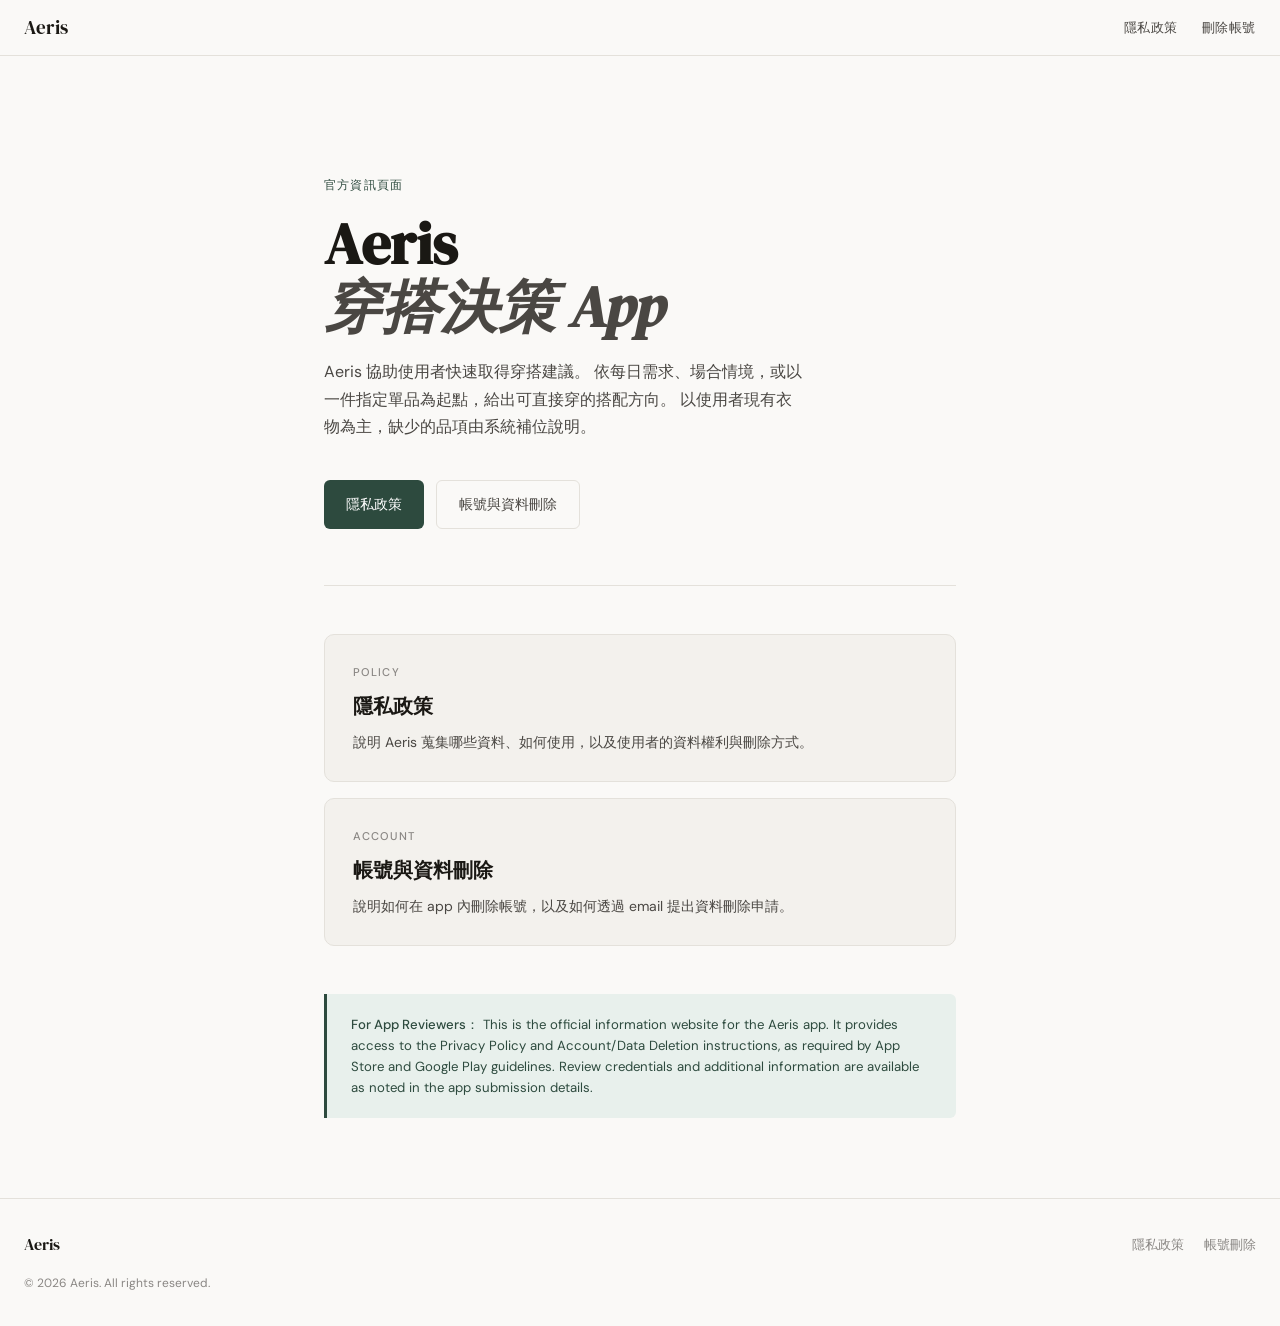
==== index.html @ a70b67fe "Add files via upload" ====
<!DOCTYPE html>
<html lang="zh-Hant">
<head>
  <meta charset="UTF-8" />
  <meta name="viewport" content="width=device-width, initial-scale=1.0" />
  <title>Aeris — 穿搭決策 App</title>
  <meta name="description" content="Aeris 協助使用者快速取得穿搭建議，依每日需求、場合情境或指定單品給出可直接穿的搭配方向。" />
  <meta property="og:title" content="Aeris — 穿搭決策 App" />
  <meta property="og:description" content="Aeris 協助使用者快速取得穿搭建議，依每日需求、場合情境或指定單品給出可直接穿的搭配方向。" />
  <meta property="og:type" content="website" />
  <link rel="stylesheet" href="styles.css" />
</head>
<body>

  <nav class="site-nav">
    <a href="index.html" class="nav-brand">Aeris</a>
    <ul class="nav-links">
      <li><a href="privacy.html">隱私政策</a></li>
      <li><a href="delete-account.html">刪除帳號</a></li>
    </ul>
  </nav>

  <main>
    <div class="hero">
      <p class="hero-eyebrow">官方資訊頁面</p>
      <h1 class="hero-title">Aeris<br><em>穿搭決策 App</em></h1>
      <p class="hero-desc">
        Aeris 協助使用者快速取得穿搭建議。
        依每日需求、場合情境，或以一件指定單品為起點，給出可直接穿的搭配方向。
        以使用者現有衣物為主，缺少的品項由系統補位說明。
      </p>
      <div class="btn-row">
        <a href="privacy.html" class="btn btn-primary">隱私政策</a>
        <a href="delete-account.html" class="btn btn-secondary">帳號與資料刪除</a>
      </div>
    </div>

    <div class="card-grid">
      <a href="privacy.html" class="card">
        <p class="card-label">Policy</p>
        <h2 class="card-title">隱私政策</h2>
        <p class="card-body">
          說明 Aeris 蒐集哪些資料、如何使用，以及使用者的資料權利與刪除方式。
        </p>
      </a>
      <a href="delete-account.html" class="card">
        <p class="card-label">Account</p>
        <h2 class="card-title">帳號與資料刪除</h2>
        <p class="card-body">
          說明如何在 app 內刪除帳號，以及如何透過 email 提出資料刪除申請。
        </p>
      </a>
    </div>

    <div class="reviewer-note">
      <p>
        <strong>For App Reviewers：</strong>
        This is the official information website for the Aeris app.
        It provides access to the Privacy Policy and Account/Data Deletion instructions,
        as required by App Store and Google Play guidelines.
        Review credentials and additional information are available as noted in the app submission details.
      </p>
    </div>
  </main>

  <footer class="site-footer">
    <span class="footer-brand">Aeris</span>
    <ul class="footer-links">
      <li><a href="privacy.html">隱私政策</a></li>
      <li><a href="delete-account.html">帳號刪除</a></li>
    </ul>
    <p class="footer-copy">© 2026 Aeris. All rights reserved.</p>
  </footer>

</body>
</html>
---- styles.css ----
@import url('https://fonts.googleapis.com/css2?family=DM+Serif+Display:ital@0;1&family=DM+Sans:wght@300;400;500&display=swap');

*, *::before, *::after {
  box-sizing: border-box;
  margin: 0;
  padding: 0;
}

:root {
  --ink: #1a1814;
  --ink-soft: #4a4743;
  --ink-muted: #8a8784;
  --bg: #faf9f7;
  --bg-warm: #f3f1ed;
  --rule: #e4e1db;
  --accent: #2d4a3e;
  --accent-light: #e8f0ec;
  --serif: 'DM Serif Display', Georgia, serif;
  --sans: 'DM Sans', system-ui, sans-serif;
}

html {
  font-size: 16px;
  -webkit-text-size-adjust: 100%;
}

body {
  font-family: var(--sans);
  font-weight: 400;
  color: var(--ink);
  background: var(--bg);
  line-height: 1.65;
  min-height: 100vh;
  display: flex;
  flex-direction: column;
}

/* ── NAV ── */
.site-nav {
  border-bottom: 1px solid var(--rule);
  padding: 0 24px;
  height: 56px;
  display: flex;
  align-items: center;
  justify-content: space-between;
  position: sticky;
  top: 0;
  background: var(--bg);
  z-index: 100;
}

.nav-brand {
  font-family: var(--serif);
  font-size: 1.2rem;
  color: var(--ink);
  text-decoration: none;
  letter-spacing: 0.01em;
}

.nav-links {
  display: flex;
  gap: 24px;
  list-style: none;
}

.nav-links a {
  font-size: 0.8rem;
  color: var(--ink-soft);
  text-decoration: none;
  font-weight: 500;
  letter-spacing: 0.04em;
  text-transform: uppercase;
}

.nav-links a:hover {
  color: var(--accent);
}

/* ── MAIN ── */
main {
  flex: 1;
  width: 100%;
  max-width: 680px;
  margin: 0 auto;
  padding: 56px 24px 80px;
}

/* ── HERO (index) ── */
.hero {
  padding: 64px 0 56px;
  border-bottom: 1px solid var(--rule);
  margin-bottom: 48px;
}

.hero-eyebrow {
  font-size: 0.75rem;
  letter-spacing: 0.1em;
  text-transform: uppercase;
  color: var(--accent);
  font-weight: 500;
  margin-bottom: 16px;
}

.hero-title {
  font-family: var(--serif);
  font-size: clamp(2.4rem, 8vw, 3.6rem);
  line-height: 1.1;
  color: var(--ink);
  margin-bottom: 20px;
}

.hero-title em {
  font-style: italic;
  color: var(--ink-soft);
}

.hero-desc {
  font-size: 1rem;
  color: var(--ink-soft);
  line-height: 1.7;
  max-width: 480px;
  margin-bottom: 40px;
}

.btn-row {
  display: flex;
  flex-wrap: wrap;
  gap: 12px;
}

.btn {
  display: inline-flex;
  align-items: center;
  gap: 8px;
  padding: 12px 22px;
  border-radius: 6px;
  font-size: 0.875rem;
  font-weight: 500;
  text-decoration: none;
  transition: all 0.18s ease;
  font-family: var(--sans);
  cursor: pointer;
  border: none;
}

.btn-primary {
  background: var(--accent);
  color: #fff;
}

.btn-primary:hover {
  background: #213d32;
}

.btn-secondary {
  background: transparent;
  color: var(--ink-soft);
  border: 1px solid var(--rule);
}

.btn-secondary:hover {
  border-color: var(--ink-muted);
  color: var(--ink);
}

/* ── CARDS (index) ── */
.card-grid {
  display: grid;
  gap: 16px;
}

.card {
  background: var(--bg-warm);
  border: 1px solid var(--rule);
  border-radius: 10px;
  padding: 28px;
  text-decoration: none;
  display: block;
  transition: border-color 0.18s;
}

.card:hover {
  border-color: var(--accent);
}

.card-label {
  font-size: 0.7rem;
  text-transform: uppercase;
  letter-spacing: 0.1em;
  color: var(--ink-muted);
  margin-bottom: 8px;
  font-weight: 500;
}

.card-title {
  font-family: var(--serif);
  font-size: 1.25rem;
  color: var(--ink);
  margin-bottom: 8px;
}

.card-body {
  font-size: 0.875rem;
  color: var(--ink-soft);
  line-height: 1.6;
}

/* ── REVIEWER NOTE ── */
.reviewer-note {
  margin-top: 48px;
  padding: 20px 24px;
  background: var(--accent-light);
  border-left: 3px solid var(--accent);
  border-radius: 0 6px 6px 0;
}

.reviewer-note p {
  font-size: 0.825rem;
  color: var(--accent);
  line-height: 1.6;
}

.reviewer-note strong {
  font-weight: 500;
}

/* ── POLICY PAGE ── */
.page-header {
  padding-bottom: 36px;
  border-bottom: 1px solid var(--rule);
  margin-bottom: 48px;
}

.page-label {
  font-size: 0.75rem;
  text-transform: uppercase;
  letter-spacing: 0.1em;
  color: var(--accent);
  font-weight: 500;
  margin-bottom: 12px;
}

.page-title {
  font-family: var(--serif);
  font-size: clamp(1.8rem, 6vw, 2.6rem);
  line-height: 1.15;
  color: var(--ink);
  margin-bottom: 12px;
}

.page-meta {
  font-size: 0.8rem;
  color: var(--ink-muted);
}

/* ── POLICY BODY ── */
.policy-body section {
  margin-bottom: 44px;
}

.policy-body h2 {
  font-family: var(--serif);
  font-size: 1.3rem;
  color: var(--ink);
  margin-bottom: 14px;
  padding-bottom: 10px;
  border-bottom: 1px solid var(--rule);
}

.policy-body h3 {
  font-size: 0.9rem;
  font-weight: 500;
  color: var(--ink);
  text-transform: uppercase;
  letter-spacing: 0.05em;
  margin: 20px 0 8px;
}

.policy-body p {
  font-size: 0.925rem;
  color: var(--ink-soft);
  line-height: 1.75;
  margin-bottom: 14px;
}

.policy-body ul {
  margin: 8px 0 14px 0;
  padding-left: 20px;
}

.policy-body ul li {
  font-size: 0.925rem;
  color: var(--ink-soft);
  line-height: 1.7;
  margin-bottom: 6px;
}

.policy-body a {
  color: var(--accent);
  text-decoration: underline;
  text-underline-offset: 3px;
}

.contact-block {
  background: var(--bg-warm);
  border: 1px solid var(--rule);
  border-radius: 8px;
  padding: 24px;
  margin-top: 16px;
}

.contact-block p {
  margin-bottom: 6px;
}

/* ── DELETE PAGE ── */
.steps {
  counter-reset: step;
  display: grid;
  gap: 24px;
  margin: 24px 0;
}

.step {
  display: flex;
  gap: 20px;
  align-items: flex-start;
}

.step-num {
  flex-shrink: 0;
  width: 36px;
  height: 36px;
  border-radius: 50%;
  background: var(--accent);
  color: #fff;
  font-size: 0.825rem;
  font-weight: 500;
  display: flex;
  align-items: center;
  justify-content: center;
  margin-top: 2px;
}

.step-content h3 {
  font-size: 0.95rem;
  font-weight: 500;
  color: var(--ink);
  margin-bottom: 6px;
}

.step-content p {
  font-size: 0.875rem;
  color: var(--ink-soft);
  line-height: 1.65;
}

.step-content a {
  color: var(--accent);
  text-decoration: underline;
  text-underline-offset: 3px;
}

.info-box {
  background: var(--bg-warm);
  border: 1px solid var(--rule);
  border-radius: 8px;
  padding: 20px 24px;
  margin: 20px 0;
}

.info-box p {
  font-size: 0.875rem;
  color: var(--ink-soft);
  line-height: 1.65;
  margin-bottom: 8px;
}

.info-box p:last-child {
  margin-bottom: 0;
}

.en-note {
  margin-top: 40px;
  padding: 16px 20px;
  border: 1px dashed var(--rule);
  border-radius: 6px;
  font-size: 0.8rem;
  color: var(--ink-muted);
  font-style: italic;
  line-height: 1.6;
}

/* ── FOOTER ── */
.site-footer {
  border-top: 1px solid var(--rule);
  padding: 32px 24px;
  display: flex;
  flex-wrap: wrap;
  align-items: center;
  justify-content: space-between;
  gap: 16px;
}

.footer-brand {
  font-family: var(--serif);
  font-size: 1rem;
  color: var(--ink);
}

.footer-links {
  display: flex;
  gap: 20px;
  list-style: none;
  flex-wrap: wrap;
}

.footer-links a {
  font-size: 0.8rem;
  color: var(--ink-muted);
  text-decoration: none;
}

.footer-links a:hover {
  color: var(--ink-soft);
}

.footer-copy {
  width: 100%;
  font-size: 0.75rem;
  color: var(--ink-muted);
}

/* ── RESPONSIVE ── */
@media (max-width: 480px) {
  main {
    padding: 40px 20px 64px;
  }

  .hero {
    padding: 48px 0 40px;
  }

  .nav-links {
    gap: 16px;
  }

  .btn-row {
    flex-direction: column;
  }

  .btn {
    justify-content: center;
  }

  .site-footer {
    flex-direction: column;
    align-items: flex-start;
    gap: 12px;
  }

  .footer-copy {
    margin-top: 4px;
  }
}
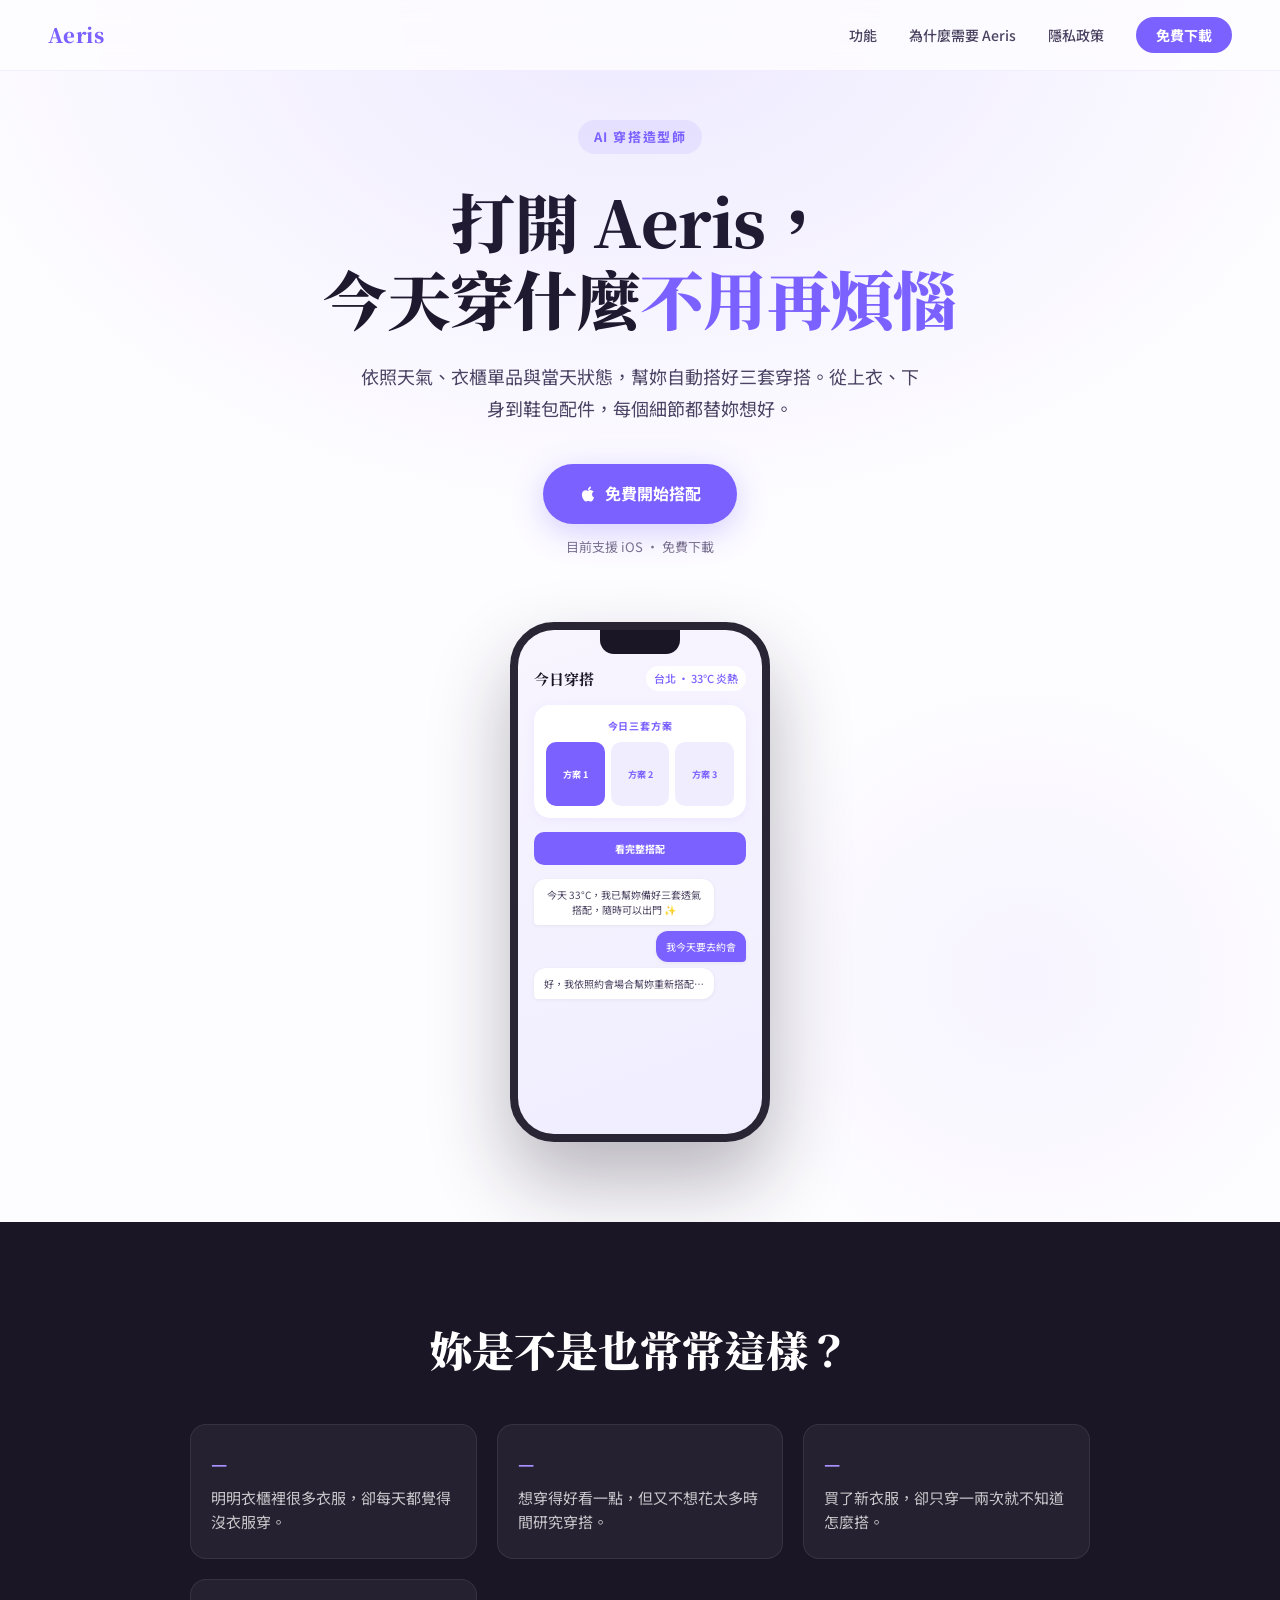
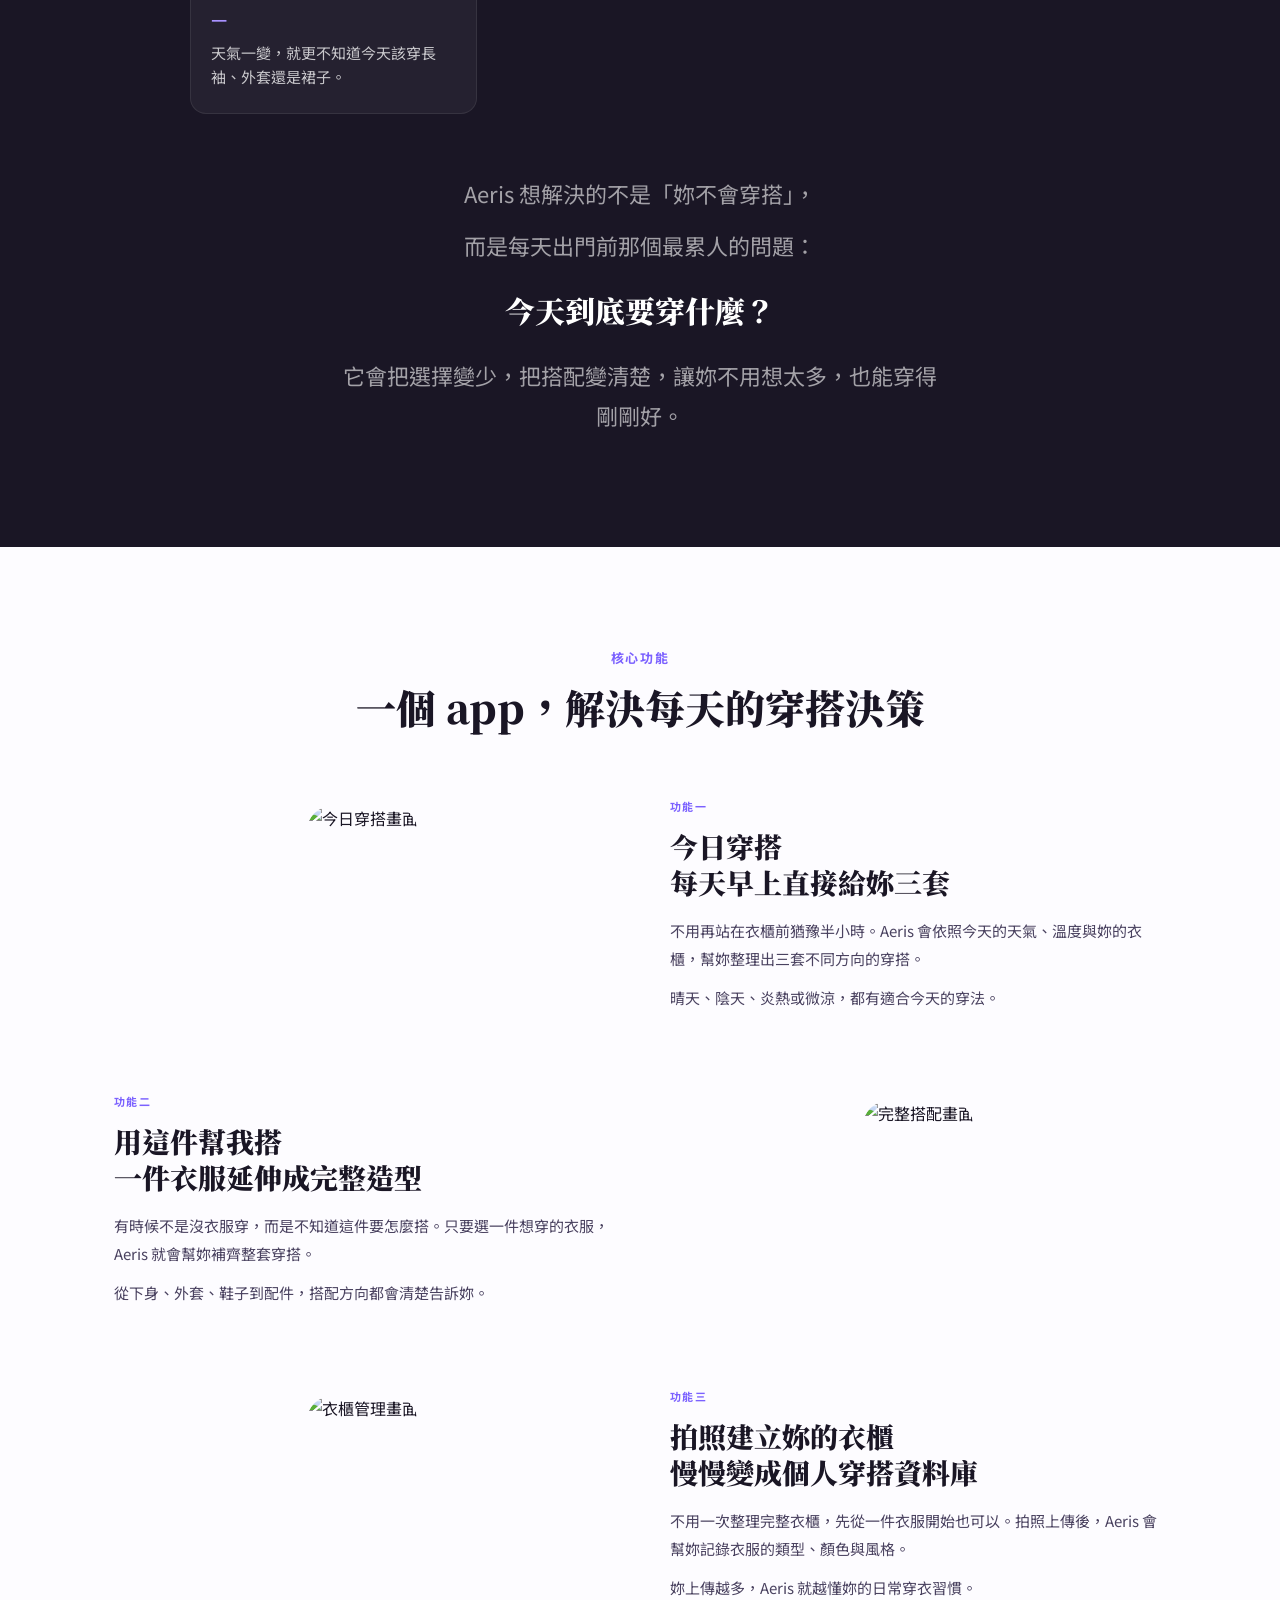
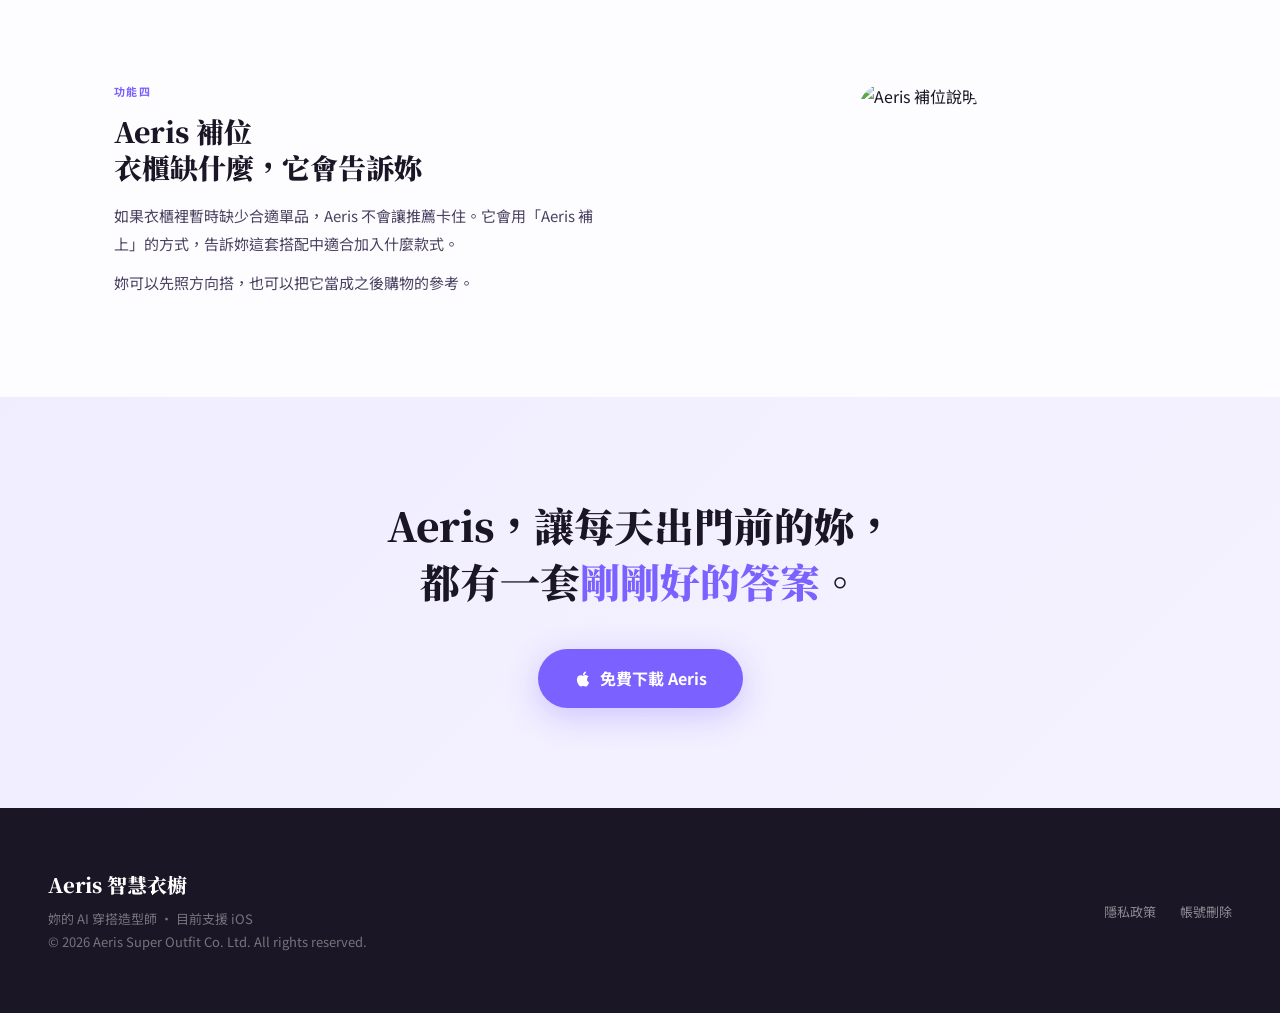
==== commit ce8acdbd: "Update index.html" ====
--- a/index.html
+++ b/index.html
@@ -1,76 +1,718 @@
 <!DOCTYPE html>
 <html lang="zh-Hant">
 <head>
-  <meta charset="UTF-8" />
-  <meta name="viewport" content="width=device-width, initial-scale=1.0" />
-  <title>Aeris — 穿搭決策 App</title>
-  <meta name="description" content="Aeris 協助使用者快速取得穿搭建議，依每日需求、場合情境或指定單品給出可直接穿的搭配方向。" />
-  <meta property="og:title" content="Aeris — 穿搭決策 App" />
-  <meta property="og:description" content="Aeris 協助使用者快速取得穿搭建議，依每日需求、場合情境或指定單品給出可直接穿的搭配方向。" />
-  <meta property="og:type" content="website" />
-  <link rel="stylesheet" href="styles.css" />
+<meta charset="UTF-8">
+<meta name="viewport" content="width=device-width, initial-scale=1.0">
+<meta name="description" content="Aeris 協助使用者快速取得穿搭建議，依每日需求、場合情境或指定單品給出可直接穿的搭配方向。">
+<title>Aeris 智慧衣櫥 — 妳的 AI 穿搭造型師</title>
+<style>
+  @import url('https://fonts.googleapis.com/css2?family=Noto+Serif+TC:wght@400;700;900&family=Noto+Sans+TC:wght@300;400;500;700&display=swap');
+
+  :root {
+    --purple: #7B61FF;
+    --purple-light: #A992FF;
+    --purple-pale: #F0EDFF;
+    --purple-mid: #EDE8FF;
+    --ink: #1A1625;
+    --ink-mid: #4A4260;
+    --ink-soft: #7A7090;
+    --white: #FFFFFF;
+    --cream: #FDFCFF;
+    --serif: 'Noto Serif TC', serif;
+    --sans: 'Noto Sans TC', sans-serif;
+  }
+
+  * { box-sizing: border-box; margin: 0; padding: 0; }
+
+  html { scroll-behavior: smooth; }
+
+  body {
+    background: var(--cream);
+    color: var(--ink);
+    font-family: var(--sans);
+    font-size: 16px;
+    line-height: 1.7;
+    -webkit-font-smoothing: antialiased;
+  }
+
+  /* ── NAV ── */
+  nav {
+    position: fixed;
+    top: 0; left: 0; right: 0;
+    z-index: 100;
+    display: flex;
+    align-items: center;
+    justify-content: space-between;
+    padding: 18px 48px;
+    background: rgba(253,252,255,0.88);
+    backdrop-filter: blur(12px);
+    -webkit-backdrop-filter: blur(12px);
+    border-bottom: 1px solid rgba(123,97,255,0.08);
+  }
+
+  .nav-logo {
+    font-family: var(--serif);
+    font-weight: 900;
+    font-size: 20px;
+    color: var(--purple);
+    letter-spacing: 0.02em;
+  }
+
+  .nav-links {
+    display: flex;
+    align-items: center;
+    gap: 32px;
+    list-style: none;
+  }
+
+  .nav-links a {
+    font-size: 14px;
+    color: var(--ink-mid);
+    text-decoration: none;
+    font-weight: 500;
+    transition: color 0.2s;
+  }
+  .nav-links a:hover { color: var(--purple); }
+
+  .nav-cta {
+    background: var(--purple);
+    color: var(--white) !important;
+    padding: 8px 20px;
+    border-radius: 100px;
+    font-size: 14px !important;
+    font-weight: 700 !important;
+    transition: opacity 0.2s !important;
+  }
+  .nav-cta:hover { opacity: 0.85; color: var(--white) !important; }
+
+  /* ── HERO ── */
+  .hero {
+    min-height: 100vh;
+    display: flex;
+    flex-direction: column;
+    align-items: center;
+    justify-content: center;
+    text-align: center;
+    padding: 120px 24px 80px;
+    position: relative;
+    overflow: hidden;
+  }
+
+  .hero-bg {
+    position: absolute;
+    inset: 0;
+    background:
+      radial-gradient(ellipse 80% 60% at 50% 0%, rgba(123,97,255,0.12) 0%, transparent 70%),
+      radial-gradient(ellipse 40% 40% at 80% 80%, rgba(169,146,255,0.08) 0%, transparent 60%);
+    pointer-events: none;
+  }
+
+  .hero-eyebrow {
+    display: inline-block;
+    font-size: 13px;
+    font-weight: 700;
+    letter-spacing: 0.12em;
+    text-transform: uppercase;
+    color: var(--purple);
+    background: var(--purple-pale);
+    padding: 6px 16px;
+    border-radius: 100px;
+    margin-bottom: 28px;
+  }
+
+  .hero h1 {
+    font-family: var(--serif);
+    font-size: clamp(32px, 6vw, 64px);
+    font-weight: 900;
+    line-height: 1.2;
+    color: var(--ink);
+    max-width: 800px;
+    margin-bottom: 24px;
+    letter-spacing: -0.01em;
+  }
+
+  .hero h1 em {
+    font-style: normal;
+    color: var(--purple);
+  }
+
+  .hero-sub {
+    font-size: clamp(15px, 2vw, 18px);
+    color: var(--ink-mid);
+    max-width: 560px;
+    margin-bottom: 40px;
+    font-weight: 400;
+    line-height: 1.8;
+  }
+
+  .hero-actions {
+    display: flex;
+    flex-direction: column;
+    align-items: center;
+    gap: 12px;
+  }
+
+  .btn-primary {
+    display: inline-flex;
+    align-items: center;
+    gap: 8px;
+    background: var(--purple);
+    color: var(--white);
+    font-family: var(--sans);
+    font-size: 16px;
+    font-weight: 700;
+    padding: 16px 36px;
+    border-radius: 100px;
+    text-decoration: none;
+    transition: transform 0.2s, box-shadow 0.2s;
+    box-shadow: 0 8px 32px rgba(123,97,255,0.3);
+  }
+  .btn-primary:hover {
+    transform: translateY(-2px);
+    box-shadow: 0 12px 40px rgba(123,97,255,0.4);
+  }
+
+  .hero-note {
+    font-size: 13px;
+    color: var(--ink-soft);
+  }
+
+  /* ── PHONE MOCKUP ── */
+  .hero-mockup {
+    margin-top: 64px;
+    position: relative;
+    display: inline-block;
+  }
+
+  .phone {
+    width: 260px;
+    height: 520px;
+    background: var(--ink);
+    border-radius: 44px;
+    border: 8px solid #2a2535;
+    box-shadow:
+      0 40px 80px rgba(26,22,37,0.3),
+      0 0 0 1px rgba(255,255,255,0.06) inset;
+    position: relative;
+    overflow: hidden;
+    display: flex;
+    flex-direction: column;
+  }
+
+  .phone-notch {
+    width: 80px;
+    height: 24px;
+    background: var(--ink);
+    border-radius: 0 0 14px 14px;
+    margin: 0 auto;
+    position: absolute;
+    top: 0;
+    left: 50%;
+    transform: translateX(-50%);
+    z-index: 2;
+  }
+
+  .phone-screen {
+    flex: 1;
+    background: linear-gradient(160deg, #F8F5FF 0%, #F0EDFF 100%);
+    display: flex;
+    flex-direction: column;
+    padding: 36px 16px 16px;
+    gap: 10px;
+  }
+
+  .phone-header {
+    display: flex;
+    align-items: center;
+    justify-content: space-between;
+    margin-bottom: 4px;
+  }
+  .phone-title {
+    font-family: var(--serif);
+    font-size: 15px;
+    font-weight: 700;
+    color: var(--ink);
+  }
+  .phone-weather {
+    font-size: 11px;
+    color: var(--purple);
+    background: white;
+    padding: 3px 8px;
+    border-radius: 100px;
+    font-weight: 500;
+  }
+
+  .phone-card {
+    background: white;
+    border-radius: 16px;
+    padding: 12px;
+    box-shadow: 0 2px 12px rgba(123,97,255,0.08);
+  }
+
+  .phone-card-label {
+    font-size: 10px;
+    font-weight: 700;
+    color: var(--purple);
+    letter-spacing: 0.08em;
+    text-transform: uppercase;
+    margin-bottom: 8px;
+  }
+
+  .phone-outfits {
+    display: flex;
+    gap: 6px;
+  }
+
+  .phone-outfit-tab {
+    flex: 1;
+    height: 64px;
+    border-radius: 10px;
+    background: var(--purple-pale);
+    display: flex;
+    align-items: center;
+    justify-content: center;
+    font-size: 9px;
+    color: var(--purple);
+    font-weight: 700;
+  }
+  .phone-outfit-tab.active {
+    background: var(--purple);
+    color: white;
+  }
+
+  .phone-chat {
+    display: flex;
+    flex-direction: column;
+    gap: 6px;
+    margin-top: 4px;
+  }
+
+  .phone-bubble {
+    background: white;
+    border-radius: 12px 12px 12px 4px;
+    padding: 8px 10px;
+    font-size: 10px;
+    color: var(--ink-mid);
+    line-height: 1.5;
+    max-width: 85%;
+    box-shadow: 0 1px 4px rgba(0,0,0,0.06);
+  }
+
+  .phone-bubble-user {
+    background: var(--purple);
+    color: white;
+    border-radius: 12px 12px 4px 12px;
+    align-self: flex-end;
+    max-width: 70%;
+  }
+
+  .phone-btn {
+    background: var(--purple);
+    color: white;
+    border-radius: 10px;
+    padding: 8px;
+    font-size: 10px;
+    font-weight: 700;
+    text-align: center;
+    margin-top: 4px;
+  }
+
+  /* ── PAIN POINTS ── */
+  .pain {
+    background: var(--ink);
+    color: var(--white);
+    padding: 100px 24px;
+    text-align: center;
+  }
+
+  .pain h2 {
+    font-family: var(--serif);
+    font-size: clamp(24px, 4vw, 42px);
+    font-weight: 900;
+    margin-bottom: 48px;
+    line-height: 1.3;
+  }
+
+  .pain-grid {
+    display: grid;
+    grid-template-columns: repeat(auto-fit, minmax(220px, 1fr));
+    gap: 20px;
+    max-width: 900px;
+    margin: 0 auto 60px;
+  }
+
+  .pain-item {
+    background: rgba(255,255,255,0.05);
+    border: 1px solid rgba(255,255,255,0.08);
+    border-radius: 16px;
+    padding: 24px 20px;
+    text-align: left;
+    font-size: 15px;
+    color: rgba(255,255,255,0.75);
+    line-height: 1.6;
+  }
+
+  .pain-item::before {
+    content: '—';
+    color: var(--purple-light);
+    font-weight: 700;
+    display: block;
+    margin-bottom: 8px;
+    font-size: 18px;
+  }
+
+  .pain-answer {
+    max-width: 600px;
+    margin: 0 auto;
+  }
+
+  .pain-answer p {
+    font-size: clamp(16px, 2.5vw, 22px);
+    color: rgba(255,255,255,0.6);
+    line-height: 1.8;
+    margin-bottom: 12px;
+  }
+
+  .pain-answer strong {
+    font-family: var(--serif);
+    font-size: clamp(20px, 3vw, 30px);
+    color: var(--white);
+    font-weight: 900;
+    display: block;
+    margin: 20px 0;
+  }
+
+  /* ── FEATURES ── */
+  .features {
+    padding: 100px 24px;
+    max-width: 1100px;
+    margin: 0 auto;
+  }
+
+  .section-eyebrow {
+    font-size: 13px;
+    font-weight: 700;
+    letter-spacing: 0.12em;
+    text-transform: uppercase;
+    color: var(--purple);
+    margin-bottom: 12px;
+    text-align: center;
+  }
+
+  .section-title {
+    font-family: var(--serif);
+    font-size: clamp(24px, 4vw, 40px);
+    font-weight: 900;
+    text-align: center;
+    margin-bottom: 64px;
+    line-height: 1.3;
+  }
+
+  .feature-list {
+    display: flex;
+    flex-direction: column;
+    gap: 80px;
+  }
+
+  .feature-row {
+    display: grid;
+    grid-template-columns: 1fr 1fr;
+    gap: 60px;
+    align-items: center;
+  }
+
+  .feature-row.reverse { direction: rtl; }
+  .feature-row.reverse > * { direction: ltr; }
+
+  .feature-visual {
+    border-radius: 28px;
+    aspect-ratio: 9/16;
+    position: relative;
+    overflow: hidden;
+    max-width: 320px;
+    margin: 0 auto;
+  }
+
+  .feature-visual img {
+    width: 100%;
+    height: 100%;
+    object-fit: cover;
+    object-position: top;
+    border-radius: 28px;
+    display: block;
+  }
+
+  .feature-num {
+    font-size: 11px;
+    font-weight: 700;
+    letter-spacing: 0.12em;
+    text-transform: uppercase;
+    color: var(--purple);
+    margin-bottom: 12px;
+  }
+
+  .feature-title {
+    font-family: var(--serif);
+    font-size: clamp(20px, 2.5vw, 28px);
+    font-weight: 900;
+    margin-bottom: 16px;
+    line-height: 1.3;
+    color: var(--ink);
+  }
+
+  .feature-desc {
+    color: var(--ink-mid);
+    font-size: 15px;
+    line-height: 1.9;
+  }
+
+  .feature-desc p { margin-bottom: 10px; }
+  .feature-desc p:last-child { margin-bottom: 0; }
+
+  /* ── SLOGAN ── */
+  .slogan {
+    padding: 100px 24px;
+    text-align: center;
+    background: linear-gradient(135deg, var(--purple-pale) 0%, rgba(237,232,255,0.5) 100%);
+  }
+
+  .slogan-text {
+    font-family: var(--serif);
+    font-size: clamp(20px, 4vw, 40px);
+    font-weight: 900;
+    color: var(--ink);
+    line-height: 1.4;
+    max-width: 700px;
+    margin: 0 auto 40px;
+  }
+
+  .slogan-text em {
+    font-style: normal;
+    color: var(--purple);
+  }
+
+  /* ── FOOTER ── */
+  footer {
+    background: var(--ink);
+    color: rgba(255,255,255,0.5);
+    padding: 60px 48px;
+    display: flex;
+    align-items: center;
+    justify-content: space-between;
+    flex-wrap: wrap;
+    gap: 24px;
+  }
+
+  .footer-brand {
+    font-family: var(--serif);
+    font-weight: 900;
+    font-size: 20px;
+    color: var(--white);
+    margin-bottom: 6px;
+  }
+
+  .footer-sub {
+    font-size: 13px;
+    color: rgba(255,255,255,0.4);
+  }
+
+  .footer-links {
+    display: flex;
+    gap: 24px;
+    list-style: none;
+  }
+
+  .footer-links a {
+    font-size: 13px;
+    color: rgba(255,255,255,0.5);
+    text-decoration: none;
+    transition: color 0.2s;
+  }
+  .footer-links a:hover { color: var(--white); }
+
+  /* ── RESPONSIVE ── */
+  @media (max-width: 768px) {
+    nav { padding: 16px 20px; }
+    .nav-links { display: none; }
+    .feature-row { grid-template-columns: 1fr; gap: 32px; }
+    .feature-row.reverse { direction: ltr; }
+    footer { padding: 40px 24px; flex-direction: column; align-items: flex-start; }
+  }
+
+  /* ── SCROLL REVEAL ── */
+  .reveal {
+    opacity: 0;
+    transform: translateY(24px);
+    transition: opacity 0.6s ease, transform 0.6s ease;
+  }
+  .reveal.visible {
+    opacity: 1;
+    transform: none;
+  }
+</style>
 </head>
 <body>
 
-  <nav class="site-nav">
-    <a href="index.html" class="nav-brand">Aeris</a>
-    <ul class="nav-links">
-      <li><a href="privacy.html">隱私政策</a></li>
-      <li><a href="delete-account.html">刪除帳號</a></li>
-    </ul>
-  </nav>
-
-  <main>
-    <div class="hero">
-      <p class="hero-eyebrow">官方資訊頁面</p>
-      <h1 class="hero-title">Aeris<br><em>穿搭決策 App</em></h1>
-      <p class="hero-desc">
-        Aeris 協助使用者快速取得穿搭建議。
-        依每日需求、場合情境，或以一件指定單品為起點，給出可直接穿的搭配方向。
-        以使用者現有衣物為主，缺少的品項由系統補位說明。
-      </p>
-      <div class="btn-row">
-        <a href="privacy.html" class="btn btn-primary">隱私政策</a>
-        <a href="delete-account.html" class="btn btn-secondary">帳號與資料刪除</a>
+<!-- NAV -->
+<nav>
+  <div class="nav-logo">Aeris</div>
+  <ul class="nav-links">
+    <li><a href="#features">功能</a></li>
+    <li><a href="#pain">為什麼需要 Aeris</a></li>
+    <li><a href="privacy.html">隱私政策</a></li>
+    <li><a href="https://apps.apple.com" class="nav-cta">免費下載</a></li>
+  </ul>
+</nav>
+
+<!-- HERO -->
+<section class="hero">
+  <div class="hero-bg"></div>
+  <div class="hero-eyebrow">AI 穿搭造型師</div>
+  <h1>打開 Aeris，<br>今天穿什麼<em>不用再煩惱</em></h1>
+  <p class="hero-sub">依照天氣、衣櫃單品與當天狀態，幫妳自動搭好三套穿搭。從上衣、下身到鞋包配件，每個細節都替妳想好。</p>
+  <div class="hero-actions">
+    <a href="https://apps.apple.com" class="btn-primary">
+      <svg width="18" height="18" viewBox="0 0 24 24" fill="currentColor"><path d="M18.71 19.5c-.83 1.24-1.71 2.45-3.05 2.47-1.34.03-1.77-.79-3.29-.79-1.53 0-2 .77-3.27.82-1.31.05-2.3-1.32-3.14-2.53C4.25 17 2.94 12.45 4.7 9.39c.87-1.52 2.43-2.48 4.12-2.51 1.28-.02 2.5.87 3.29.87.78 0 2.26-1.07 3.8-.91.65.03 2.47.26 3.64 1.98-.09.06-2.17 1.28-2.15 3.81.03 3.02 2.65 4.03 2.68 4.04-.03.07-.42 1.44-1.38 2.83M13 3.5c.73-.83 1.94-1.46 2.94-1.5.13 1.17-.34 2.35-1.04 3.19-.69.85-1.83 1.51-2.95 1.42-.15-1.15.41-2.35 1.05-3.11z"/></svg>
+      免費開始搭配
+    </a>
+    <span class="hero-note">目前支援 iOS · 免費下載</span>
+  </div>
+
+  <!-- Phone Mockup -->
+  <div class="hero-mockup reveal">
+    <div class="phone">
+      <div class="phone-notch"></div>
+      <div class="phone-screen">
+        <div class="phone-header">
+          <span class="phone-title">今日穿搭</span>
+          <span class="phone-weather">台北 · 33°C 炎熱</span>
+        </div>
+        <div class="phone-card">
+          <div class="phone-card-label">今日三套方案</div>
+          <div class="phone-outfits">
+            <div class="phone-outfit-tab active">方案 1</div>
+            <div class="phone-outfit-tab">方案 2</div>
+            <div class="phone-outfit-tab">方案 3</div>
+          </div>
+        </div>
+        <div class="phone-btn">看完整搭配</div>
+        <div class="phone-chat">
+          <div class="phone-bubble">今天 33°C，我已幫妳備好三套透氣搭配，隨時可以出門 ✨</div>
+          <div class="phone-bubble phone-bubble-user">我今天要去約會</div>
+          <div class="phone-bubble">好，我依照約會場合幫妳重新搭配…</div>
+        </div>
       </div>
     </div>
-
-    <div class="card-grid">
-      <a href="privacy.html" class="card">
-        <p class="card-label">Policy</p>
-        <h2 class="card-title">隱私政策</h2>
-        <p class="card-body">
-          說明 Aeris 蒐集哪些資料、如何使用，以及使用者的資料權利與刪除方式。
-        </p>
-      </a>
-      <a href="delete-account.html" class="card">
-        <p class="card-label">Account</p>
-        <h2 class="card-title">帳號與資料刪除</h2>
-        <p class="card-body">
-          說明如何在 app 內刪除帳號，以及如何透過 email 提出資料刪除申請。
-        </p>
-      </a>
+  </div>
+</section>
+
+<!-- PAIN POINTS -->
+<section class="pain" id="pain">
+  <h2>妳是不是也常常這樣？</h2>
+  <div class="pain-grid">
+    <div class="pain-item reveal">明明衣櫃裡很多衣服，卻每天都覺得沒衣服穿。</div>
+    <div class="pain-item reveal">想穿得好看一點，但又不想花太多時間研究穿搭。</div>
+    <div class="pain-item reveal">買了新衣服，卻只穿一兩次就不知道怎麼搭。</div>
+    <div class="pain-item reveal">天氣一變，就更不知道今天該穿長袖、外套還是裙子。</div>
+  </div>
+  <div class="pain-answer reveal">
+    <p>Aeris 想解決的不是「妳不會穿搭」，</p>
+    <p>而是每天出門前那個最累人的問題：</p>
+    <strong>今天到底要穿什麼？</strong>
+    <p>它會把選擇變少，把搭配變清楚，讓妳不用想太多，也能穿得剛剛好。</p>
+  </div>
+</section>
+
+<!-- FEATURES -->
+<section class="features" id="features">
+  <p class="section-eyebrow">核心功能</p>
+  <h2 class="section-title">一個 app，解決每天的穿搭決策</h2>
+
+  <div class="feature-list">
+
+    <div class="feature-row reveal">
+      <div class="feature-visual"><img src="screenshot_1.png" alt="今日穿搭畫面"></div>
+      <div>
+        <div class="feature-num">功能一</div>
+        <h3 class="feature-title">今日穿搭<br>每天早上直接給妳三套</h3>
+        <div class="feature-desc">
+          <p>不用再站在衣櫃前猶豫半小時。Aeris 會依照今天的天氣、溫度與妳的衣櫃，幫妳整理出三套不同方向的穿搭。</p>
+          <p>晴天、陰天、炎熱或微涼，都有適合今天的穿法。</p>
+        </div>
+      </div>
     </div>
 
-    <div class="reviewer-note">
-      <p>
-        <strong>For App Reviewers：</strong>
-        This is the official information website for the Aeris app.
-        It provides access to the Privacy Policy and Account/Data Deletion instructions,
-        as required by App Store and Google Play guidelines.
-        Review credentials and additional information are available as noted in the app submission details.
-      </p>
+    <div class="feature-row reverse reveal">
+      <div class="feature-visual"><img src="screenshot_2.png" alt="完整搭配畫面"></div>
+      <div>
+        <div class="feature-num">功能二</div>
+        <h3 class="feature-title">用這件幫我搭<br>一件衣服延伸成完整造型</h3>
+        <div class="feature-desc">
+          <p>有時候不是沒衣服穿，而是不知道這件要怎麼搭。只要選一件想穿的衣服，Aeris 就會幫妳補齊整套穿搭。</p>
+          <p>從下身、外套、鞋子到配件，搭配方向都會清楚告訴妳。</p>
+        </div>
+      </div>
     </div>
-  </main>
-
-  <footer class="site-footer">
-    <span class="footer-brand">Aeris</span>
-    <ul class="footer-links">
-      <li><a href="privacy.html">隱私政策</a></li>
-      <li><a href="delete-account.html">帳號刪除</a></li>
-    </ul>
-    <p class="footer-copy">© 2026 Aeris. All rights reserved.</p>
-  </footer>
-
+
+    <div class="feature-row reveal">
+      <div class="feature-visual"><img src="screenshot_3.png" alt="衣櫃管理畫面"></div>
+      <div>
+        <div class="feature-num">功能三</div>
+        <h3 class="feature-title">拍照建立妳的衣櫃<br>慢慢變成個人穿搭資料庫</h3>
+        <div class="feature-desc">
+          <p>不用一次整理完整衣櫃，先從一件衣服開始也可以。拍照上傳後，Aeris 會幫妳記錄衣服的類型、顏色與風格。</p>
+          <p>妳上傳越多，Aeris 就越懂妳的日常穿衣習慣。</p>
+        </div>
+      </div>
+    </div>
+
+    <div class="feature-row reverse reveal">
+      <div class="feature-visual"><img src="screenshot_4.png" alt="Aeris 補位說明"></div>
+      <div>
+        <div class="feature-num">功能四</div>
+        <h3 class="feature-title">Aeris 補位<br>衣櫃缺什麼，它會告訴妳</h3>
+        <div class="feature-desc">
+          <p>如果衣櫃裡暫時缺少合適單品，Aeris 不會讓推薦卡住。它會用「Aeris 補上」的方式，告訴妳這套搭配中適合加入什麼款式。</p>
+          <p>妳可以先照方向搭，也可以把它當成之後購物的參考。</p>
+        </div>
+      </div>
+    </div>
+
+  </div>
+</section>
+
+<!-- SLOGAN -->
+<section class="slogan">
+  <p class="slogan-text reveal">Aeris，讓每天出門前的妳，<br>都有一套<em>剛剛好的答案</em>。</p>
+  <a href="https://apps.apple.com" class="btn-primary reveal">
+    <svg width="18" height="18" viewBox="0 0 24 24" fill="currentColor"><path d="M18.71 19.5c-.83 1.24-1.71 2.45-3.05 2.47-1.34.03-1.77-.79-3.29-.79-1.53 0-2 .77-3.27.82-1.31.05-2.3-1.32-3.14-2.53C4.25 17 2.94 12.45 4.7 9.39c.87-1.52 2.43-2.48 4.12-2.51 1.28-.02 2.5.87 3.29.87.78 0 2.26-1.07 3.8-.91.65.03 2.47.26 3.64 1.98-.09.06-2.17 1.28-2.15 3.81.03 3.02 2.65 4.03 2.68 4.04-.03.07-.42 1.44-1.38 2.83M13 3.5c.73-.83 1.94-1.46 2.94-1.5.13 1.17-.34 2.35-1.04 3.19-.69.85-1.83 1.51-2.95 1.42-.15-1.15.41-2.35 1.05-3.11z"/></svg>
+    免費下載 Aeris
+  </a>
+</section>
+
+<!-- FOOTER -->
+<footer>
+  <div>
+    <div class="footer-brand">Aeris 智慧衣櫥</div>
+    <div class="footer-sub">妳的 AI 穿搭造型師 · 目前支援 iOS<br>© 2026 Aeris Super Outfit Co. Ltd. All rights reserved.</div>
+  </div>
+  <ul class="footer-links">
+    <li><a href="privacy.html">隱私政策</a></li>
+    <li><a href="delete-account.html">帳號刪除</a></li>
+  </ul>
+</footer>
+
+<script>
+  const observer = new IntersectionObserver((entries) => {
+    entries.forEach((e, i) => {
+      if (e.isIntersecting) {
+        setTimeout(() => e.target.classList.add('visible'), i * 80);
+        observer.unobserve(e.target);
+      }
+    });
+  }, { threshold: 0.1 });
+
+  document.querySelectorAll('.reveal').forEach(el => observer.observe(el));
+</script>
 </body>
 </html>
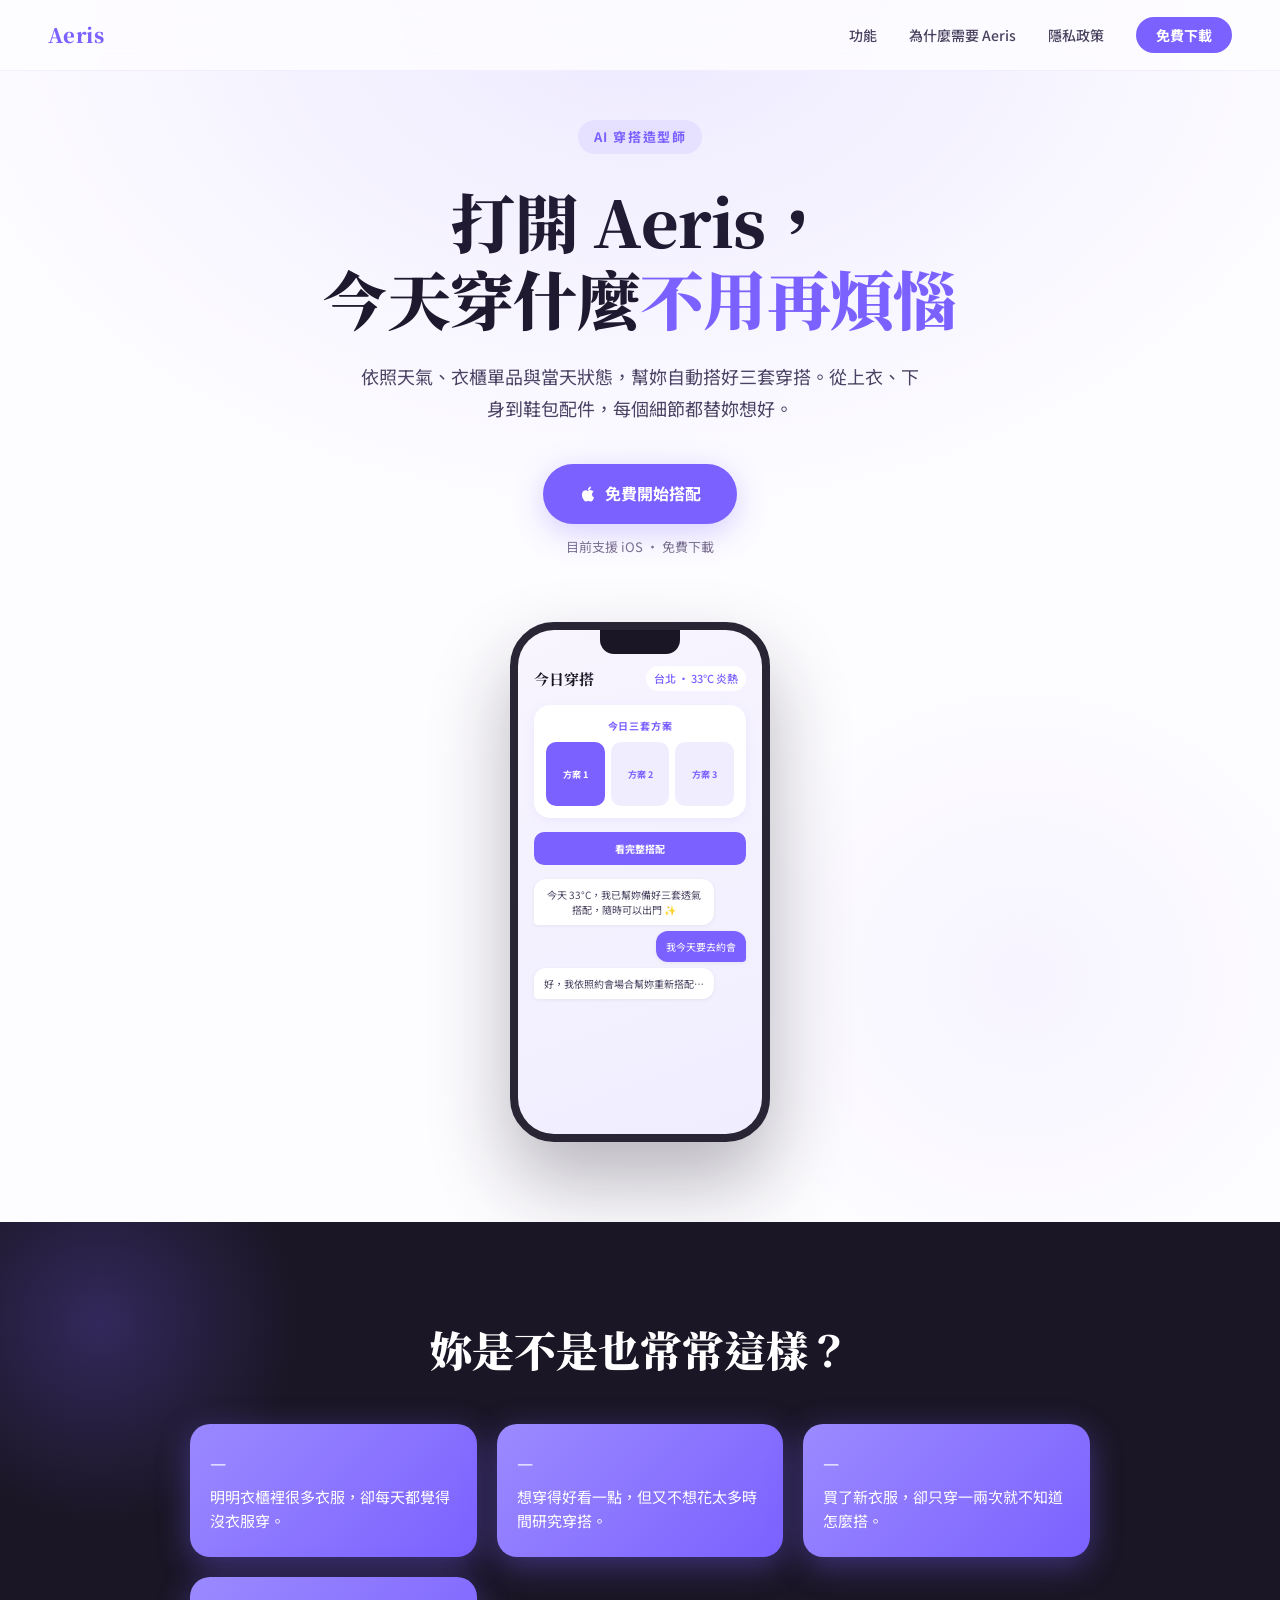
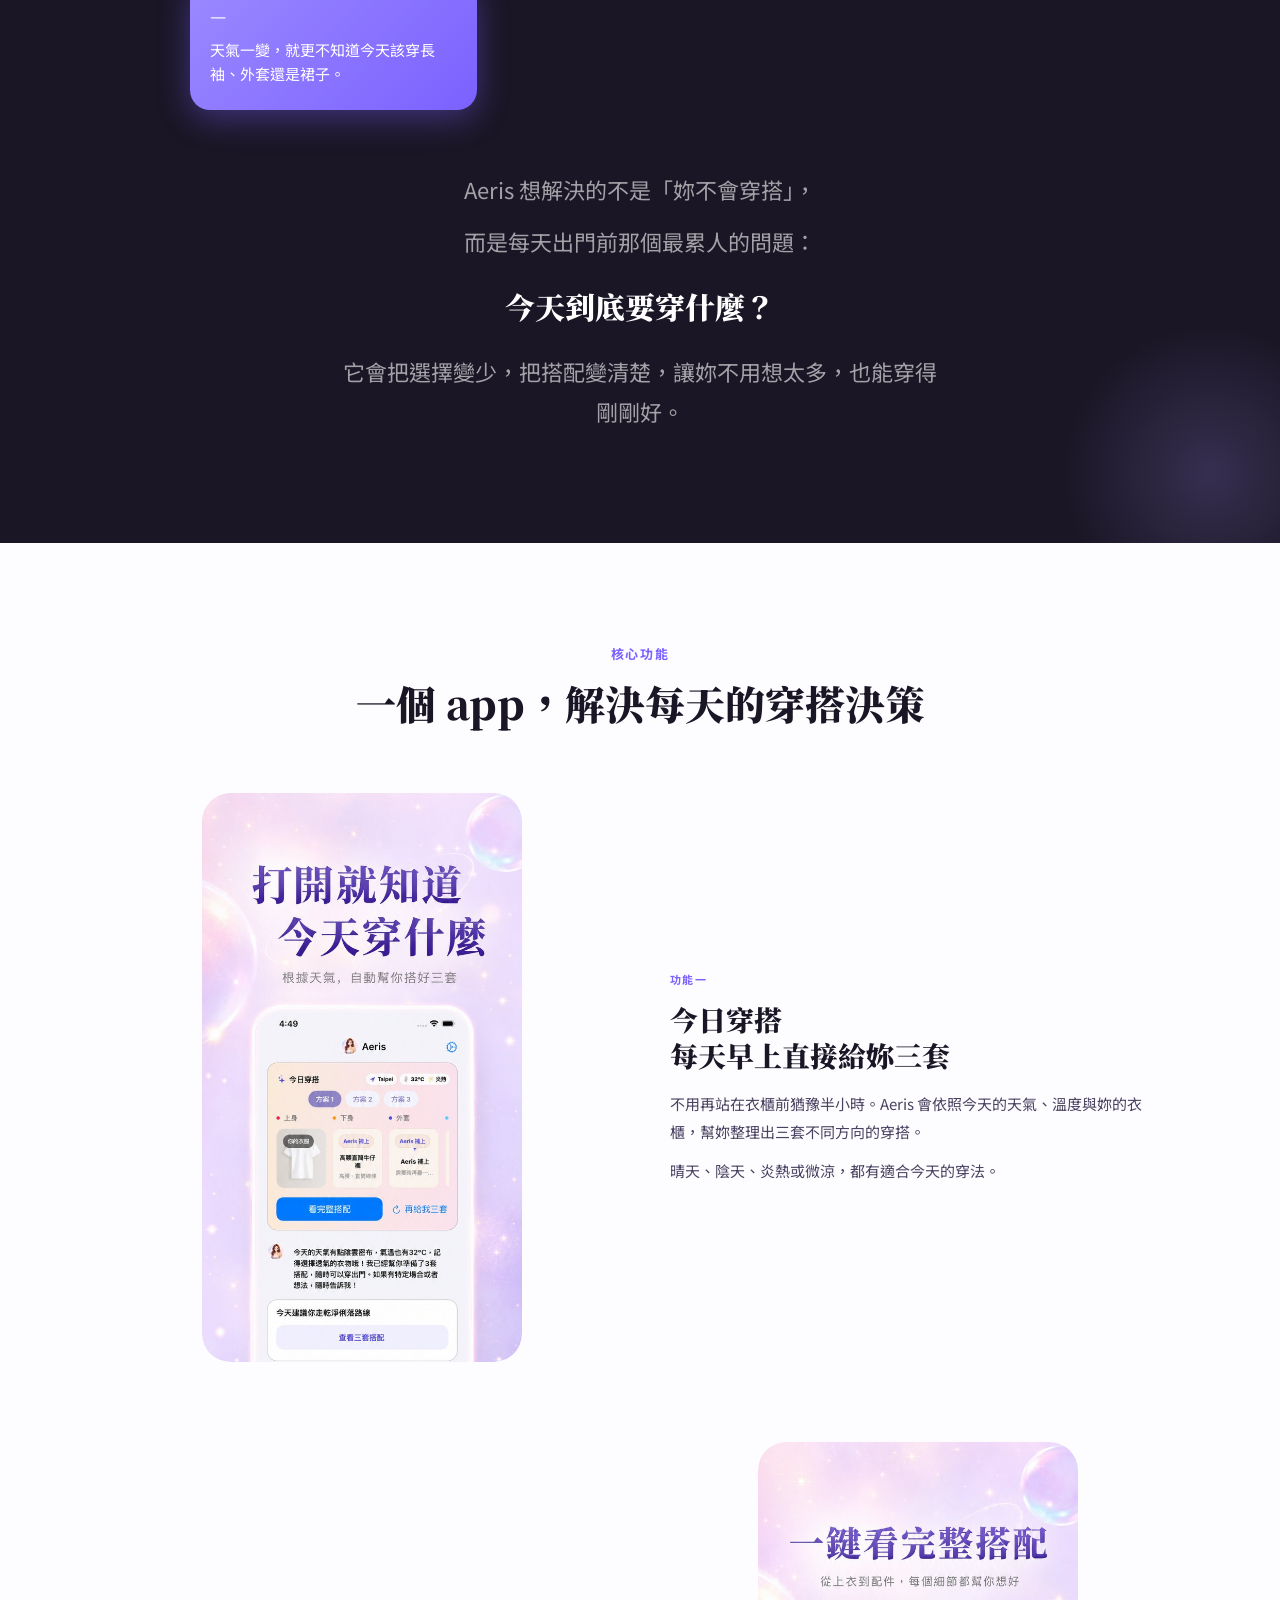
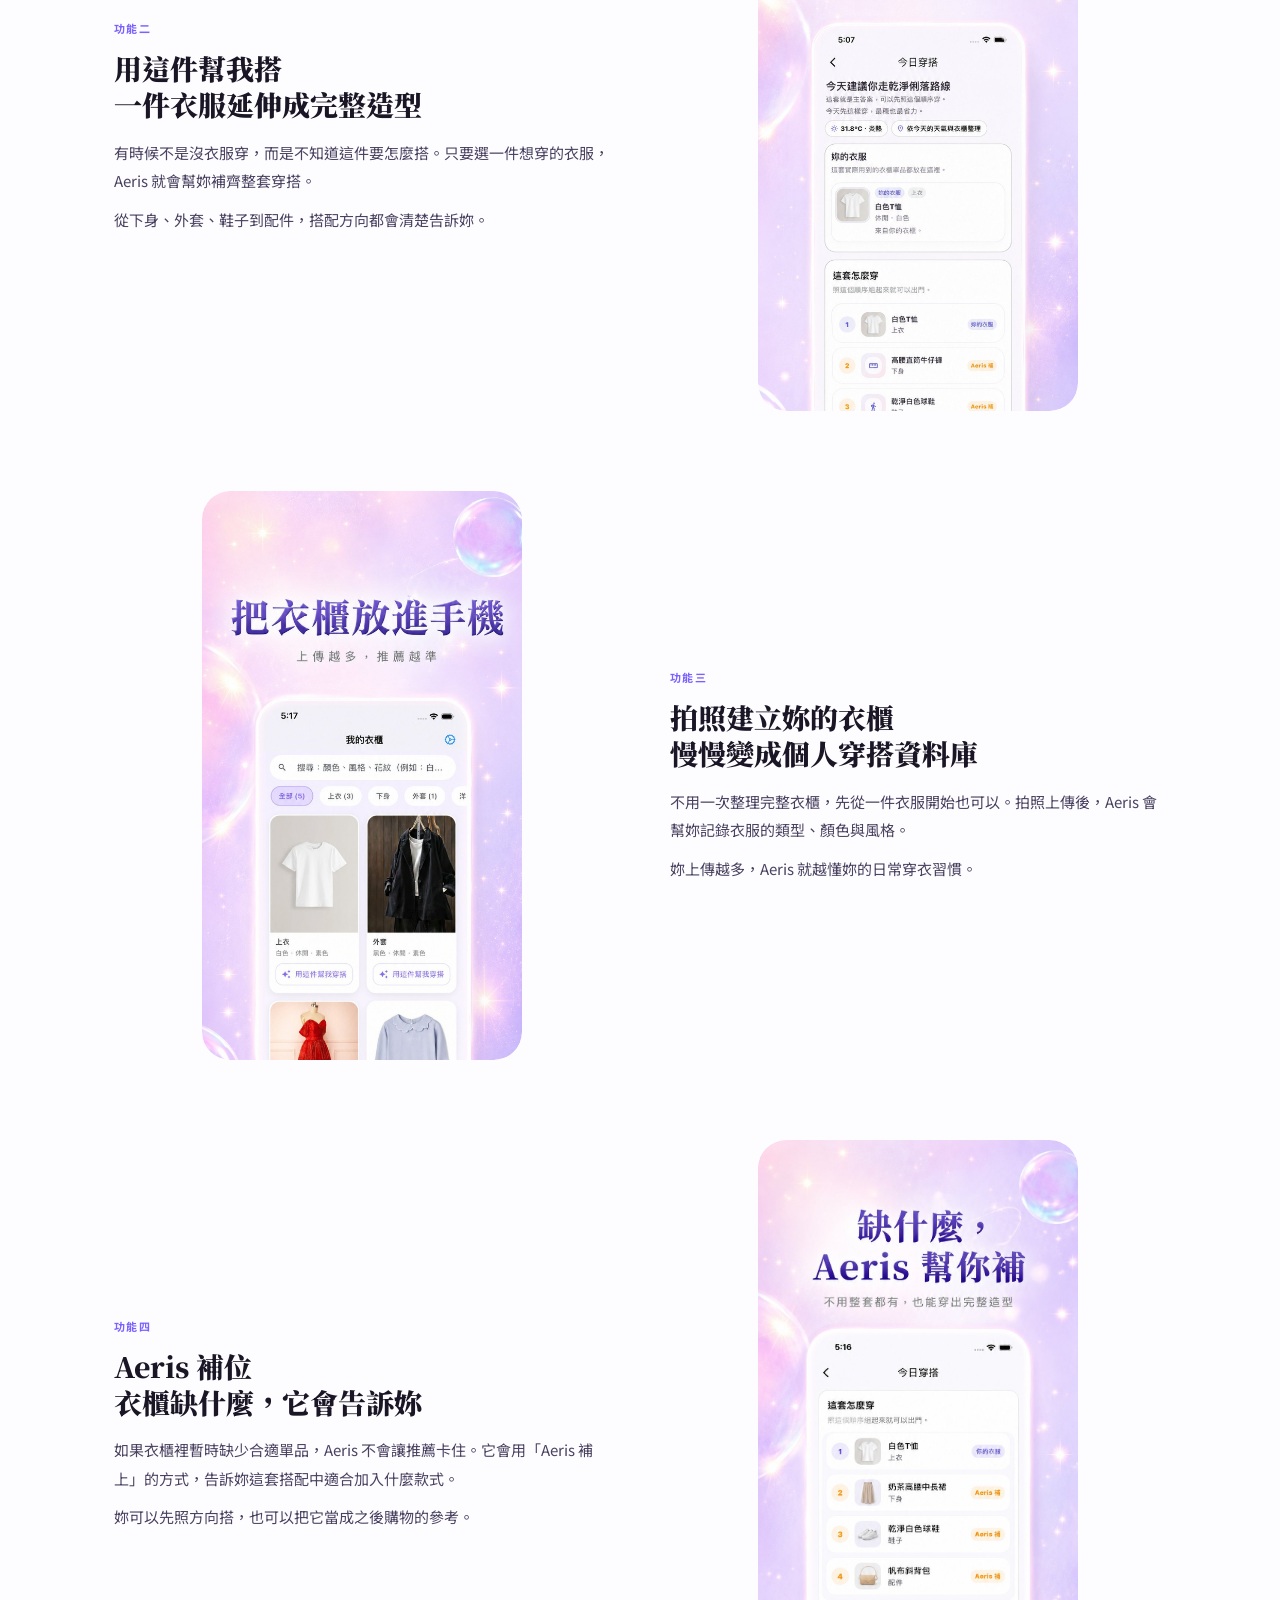
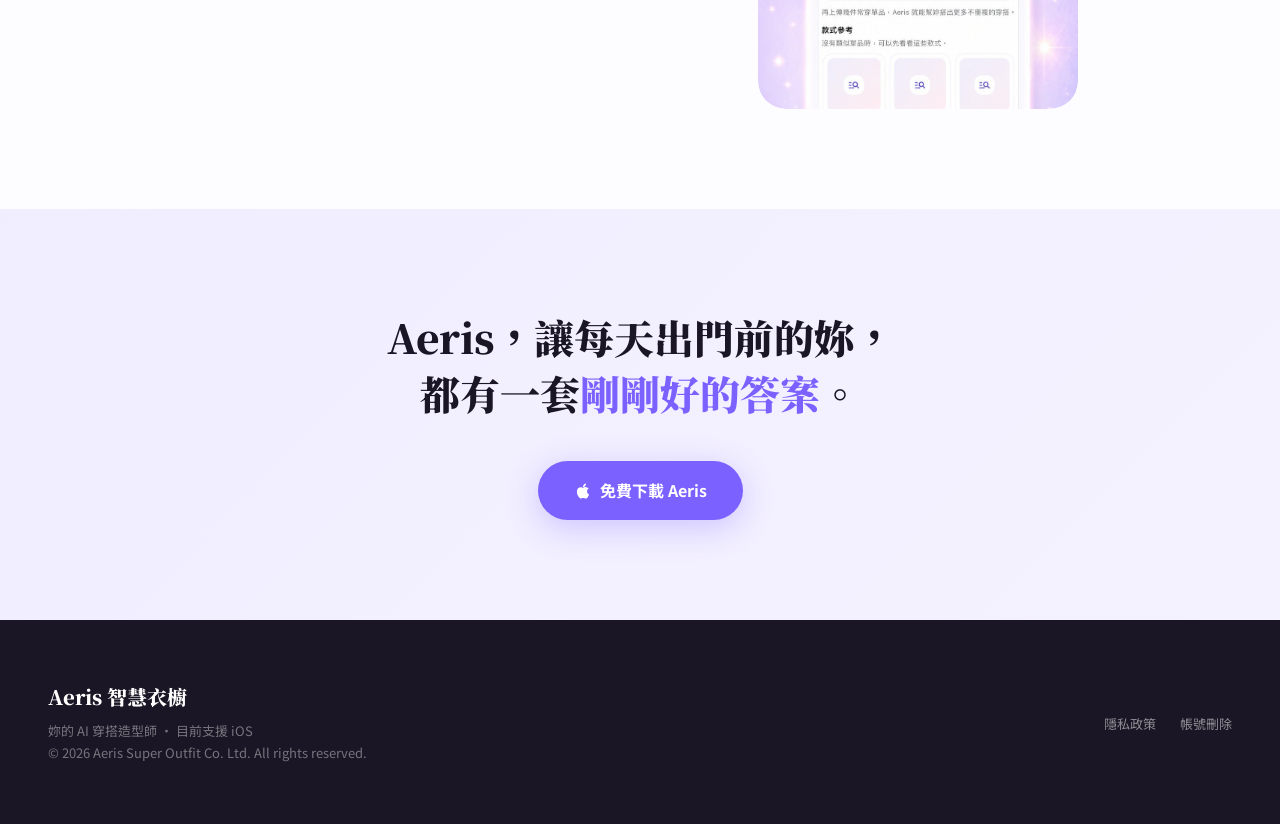
==== commit 948ceb09: "Update index.html" ====
--- a/index.html
+++ b/index.html
@@ -323,6 +323,28 @@
     color: var(--white);
     padding: 100px 24px;
     text-align: center;
+    position: relative;
+    overflow: hidden;
+  }
+
+  .pain::before {
+    content: '';
+    position: absolute;
+    width: 400px; height: 400px;
+    border-radius: 50%;
+    background: radial-gradient(circle, rgba(123,97,255,0.25) 0%, transparent 70%);
+    top: -100px; left: -100px;
+    pointer-events: none;
+  }
+
+  .pain::after {
+    content: '';
+    position: absolute;
+    width: 300px; height: 300px;
+    border-radius: 50%;
+    background: radial-gradient(circle, rgba(169,146,255,0.2) 0%, transparent 70%);
+    bottom: -80px; right: -80px;
+    pointer-events: none;
   }
 
   .pain h2 {
@@ -342,19 +364,20 @@
   }
 
   .pain-item {
-    background: rgba(255,255,255,0.05);
-    border: 1px solid rgba(255,255,255,0.08);
-    border-radius: 16px;
+    background: linear-gradient(135deg, #9B8AFF 0%, #7B61FF 100%);
+    border: none;
+    border-radius: 20px;
     padding: 24px 20px;
     text-align: left;
     font-size: 15px;
-    color: rgba(255,255,255,0.75);
+    color: #ffffff;
     line-height: 1.6;
+    box-shadow: 0 8px 32px rgba(123,97,255,0.4);
   }
 
   .pain-item::before {
     content: '—';
-    color: var(--purple-light);
+    color: rgba(255,255,255,0.7);
     font-weight: 700;
     display: block;
     margin-bottom: 8px;
